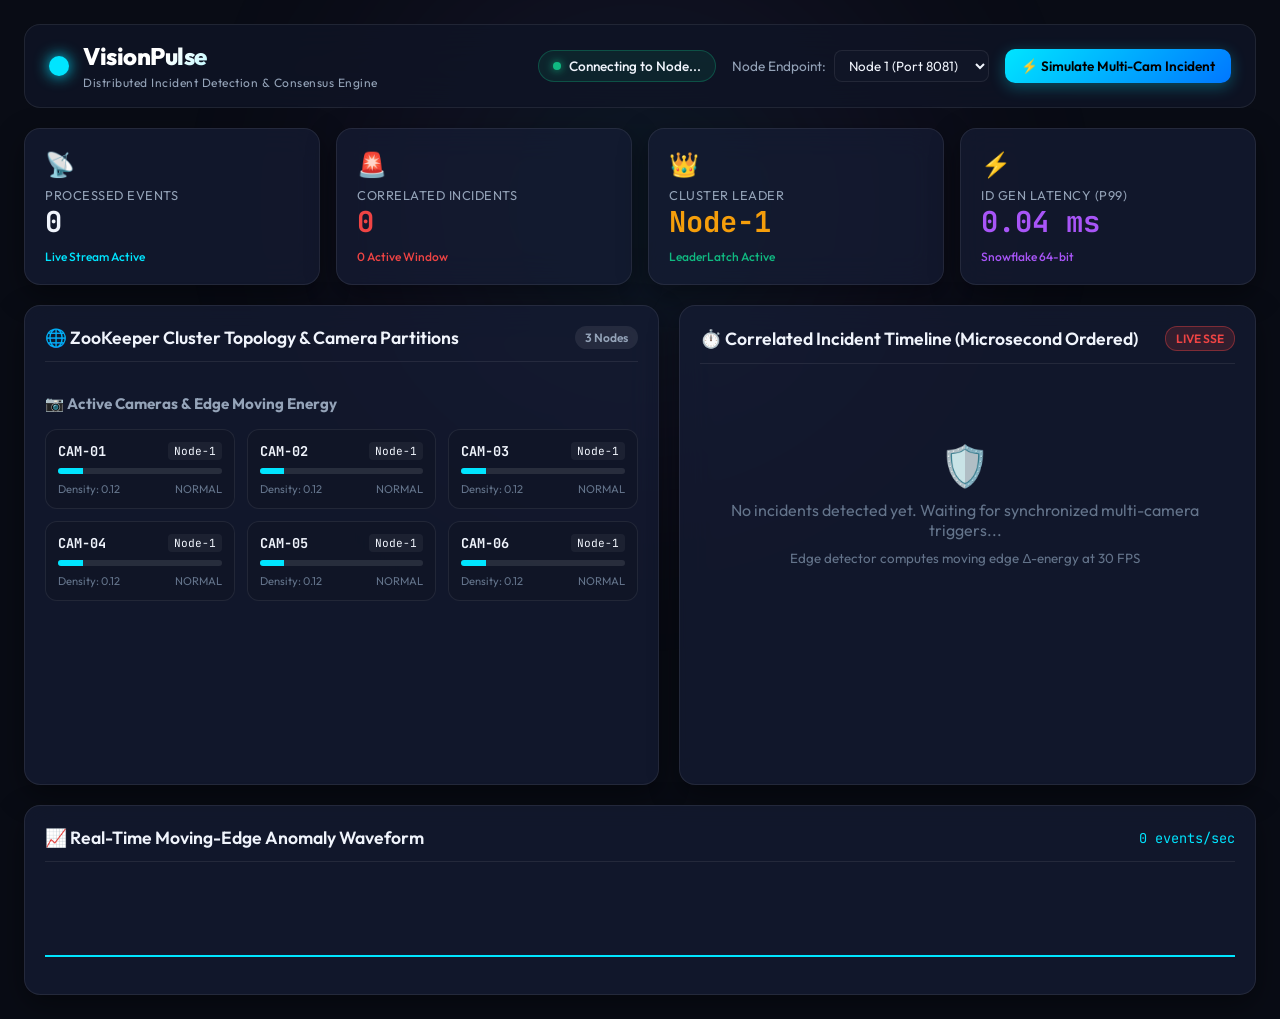
==== dashboard/index.html @ c6c1be42 "feat: Initial implementation of VisionPulse distributed incident detection and consensus platform" ====
﻿<!DOCTYPE html>
<html lang="en">
<head>
    <meta charset="UTF-8">
    <meta name="viewport" content="width=device-width, initial-scale=1.0">
    <title>VisionPulse | Distributed Real-Time Incident & Consensus Engine</title>
    <meta name="description" content="Distributed computer-vision incident detection and consensus coordination platform.">
    <link rel="preconnect" href="https://fonts.googleapis.com">
    <link rel="preconnect" href="https://fonts.gstatic.com" crossorigin>
    <link href="https://fonts.googleapis.com/css2?family=Outfit:wght@300;400;500;600;700;800&family=JetBrains+Mono:wght@400;600;700&display=swap" rel="stylesheet">
    <link rel="stylesheet" href="css/style.css">
</head>
<body>
    <div class="background-glow"></div>
    <div class="app-container">
        <!-- Header -->
        <header class="navbar">
            <div class="logo-group">
                <div class="pulse-icon"></div>
                <div class="title-wrap">
                    <h1>VisionPulse</h1>
                    <span class="subtitle">Distributed Incident Detection & Consensus Engine</span>
                </div>
            </div>

            <div class="header-controls">
                <div class="cluster-status-pill" id="cluster-status-pill">
                    <span class="status-dot healthy"></span>
                    <span id="cluster-status-text">ZooKeeper Connected</span>
                </div>
                <div class="endpoint-picker">
                    <label for="node-port-select">Node Endpoint:</label>
                    <select id="node-port-select">
                        <option value="http://localhost:8081" selected>Node 1 (Port 8081)</option>
                        <option value="http://localhost:8082">Node 2 (Port 8082)</option>
                        <option value="http://localhost:8083">Node 3 (Port 8083)</option>
                    </select>
                </div>
                <button class="btn btn-primary" id="btn-trigger-mock">⚡ Simulate Multi-Cam Incident</button>
            </div>
        </header>

        <!-- Metrics Grid -->
        <section class="metrics-grid">
            <div class="metric-card glass">
                <div class="metric-icon">📡</div>
                <div class="metric-info">
                    <span class="metric-label">Processed Events</span>
                    <span class="metric-value" id="metric-events-count">0</span>
                </div>
                <span class="metric-trend text-cyan">Live Stream Active</span>
            </div>

            <div class="metric-card glass">
                <div class="metric-icon">🚨</div>
                <div class="metric-info">
                    <span class="metric-label">Correlated Incidents</span>
                    <span class="metric-value text-red" id="metric-incidents-count">0</span>
                </div>
                <span class="metric-trend text-red" id="metric-active-incidents">0 Active Window</span>
            </div>

            <div class="metric-card glass">
                <div class="metric-icon">👑</div>
                <div class="metric-info">
                    <span class="metric-label">Cluster Leader</span>
                    <span class="metric-value text-gold" id="metric-cluster-leader">Node-1</span>
                </div>
                <span class="metric-trend text-green" id="metric-leader-role">LeaderLatch Active</span>
            </div>

            <div class="metric-card glass">
                <div class="metric-icon">⚡</div>
                <div class="metric-info">
                    <span class="metric-label">ID Gen Latency (p99)</span>
                    <span class="metric-value text-purple" id="metric-p99-latency">0.04 ms</span>
                </div>
                <span class="metric-trend text-purple">Snowflake 64-bit</span>
            </div>
        </section>

        <!-- Main Dashboard Split -->
        <main class="dashboard-grid">
            <!-- Left Panel: Cluster Topology & Camera Partitions -->
            <section class="panel glass">
                <div class="panel-header">
                    <h2>🌐 ZooKeeper Cluster Topology & Camera Partitions</h2>
                    <span class="badge" id="active-nodes-badge">3 Nodes</span>
                </div>

                <div class="cluster-nodes-container" id="cluster-nodes-container">
                    <!-- Nodes populated via JS -->
                </div>

                <div class="sub-section-title">
                    <h3>📷 Active Cameras & Edge Moving Energy</h3>
                </div>

                <div class="cameras-grid" id="cameras-grid">
                    <!-- Cameras populated via JS -->
                </div>
            </section>

            <!-- Right Panel: Incident Stream & Timeline -->
            <section class="panel glass">
                <div class="panel-header">
                    <h2>⏱️ Correlated Incident Timeline (Microsecond Ordered)</h2>
                    <span class="badge live-badge">LIVE SSE</span>
                </div>

                <div class="incidents-feed" id="incidents-feed">
                    <div class="empty-state" id="empty-incidents-state">
                        <div class="empty-icon">🛡️</div>
                        <p>No incidents detected yet. Waiting for synchronized multi-camera triggers...</p>
                        <small>Edge detector computes moving edge Δ-energy at 30 FPS</small>
                    </div>
                </div>
            </section>
        </main>

        <!-- Raw Event Log & Real-Time Canvas Graph -->
        <footer class="bottom-panel glass">
            <div class="panel-header">
                <h2>📈 Real-Time Moving-Edge Anomaly Waveform</h2>
                <div class="stream-stats">
                    <span id="events-rate">0 events/sec</span>
                </div>
            </div>
            <div class="canvas-wrapper">
                <canvas id="waveform-canvas" height="100"></canvas>
            </div>
        </footer>
    </div>

    <!-- Modal for Incident Inspection -->
    <div class="modal-overlay" id="incident-modal">
        <div class="modal-content glass">
            <div class="modal-header">
                <h3 id="modal-incident-title">Incident Details</h3>
                <button class="modal-close" id="modal-close-btn">&times;</button>
            </div>
            <div class="modal-body" id="modal-incident-body">
                <!-- Populated dynamically -->
            </div>
        </div>
    </div>

    <script src="js/app.js"></script>
</body>
</html>
---- dashboard/css/style.css ----
﻿:root {
    --bg-dark: #090c15;
    --bg-surface: #101526;
    --bg-card: rgba(22, 29, 53, 0.7);
    --border-glass: rgba(255, 255, 255, 0.08);
    --border-glow: rgba(0, 229, 255, 0.3);
    
    --text-primary: #f0f4fc;
    --text-secondary: #94a3b8;
    --text-muted: #64748b;

    --accent-cyan: #00e5ff;
    --accent-purple: #a855f7;
    --accent-gold: #f59e0b;
    --accent-red: #ef4444;
    --accent-green: #10b981;

    --font-main: 'Outfit', -apple-system, BlinkMacSystemFont, sans-serif;
    --font-mono: 'JetBrains Mono', monospace;
}

* {
    margin: 0;
    padding: 0;
    box-sizing: border-box;
}

body {
    background-color: var(--bg-dark);
    color: var(--text-primary);
    font-family: var(--font-main);
    min-height: 100vh;
    overflow-x: hidden;
    position: relative;
}

.background-glow {
    position: fixed;
    top: -20%;
    left: 20%;
    width: 60vw;
    height: 60vw;
    background: radial-gradient(circle, rgba(0, 229, 255, 0.08) 0%, rgba(168, 85, 247, 0.05) 40%, transparent 70%);
    filter: blur(80px);
    z-index: -1;
    pointer-events: none;
}

.app-container {
    max-width: 1440px;
    margin: 0 auto;
    padding: 24px;
    display: flex;
    flex-direction: column;
    gap: 20px;
}

/* Glassmorphism utility */
.glass {
    background: var(--bg-card);
    backdrop-filter: blur(16px);
    -webkit-backdrop-filter: blur(16px);
    border: 1px solid var(--border-glass);
    border-radius: 16px;
    box-shadow: 0 10px 30px rgba(0, 0, 0, 0.4);
}

/* Navbar */
.navbar {
    display: flex;
    align-items: center;
    justify-content: space-between;
    padding: 16px 24px;
    background: rgba(16, 21, 38, 0.8);
    backdrop-filter: blur(20px);
    border: 1px solid var(--border-glass);
    border-radius: 16px;
}

.logo-group {
    display: flex;
    align-items: center;
    gap: 14px;
}

.pulse-icon {
    width: 20px;
    height: 20px;
    background: var(--accent-cyan);
    border-radius: 50%;
    box-shadow: 0 0 15px var(--accent-cyan);
    animation: pulseRing 2s infinite ease-out;
}

@keyframes pulseRing {
    0% { transform: scale(0.9); box-shadow: 0 0 0 0 rgba(0, 229, 255, 0.7); }
    70% { transform: scale(1.1); box-shadow: 0 0 0 12px rgba(0, 229, 255, 0); }
    100% { transform: scale(0.9); box-shadow: 0 0 0 0 rgba(0, 229, 255, 0); }
}

.title-wrap h1 {
    font-size: 1.5rem;
    font-weight: 800;
    letter-spacing: -0.5px;
    background: linear-gradient(135deg, #ffffff 30%, var(--accent-cyan) 100%);
    -webkit-background-clip: text;
    -webkit-text-fill-color: transparent;
}

.subtitle {
    font-size: 0.75rem;
    color: var(--text-secondary);
    letter-spacing: 0.5px;
}

.header-controls {
    display: flex;
    align-items: center;
    gap: 16px;
}

.cluster-status-pill {
    display: flex;
    align-items: center;
    gap: 8px;
    padding: 6px 14px;
    background: rgba(16, 185, 129, 0.1);
    border: 1px solid rgba(16, 185, 129, 0.3);
    border-radius: 20px;
    font-size: 0.85rem;
    font-weight: 500;
}

.status-dot {
    width: 8px;
    height: 8px;
    border-radius: 50%;
}
.status-dot.healthy { background: var(--accent-green); box-shadow: 0 0 8px var(--accent-green); }
.status-dot.danger { background: var(--accent-red); box-shadow: 0 0 8px var(--accent-red); }

.endpoint-picker {
    display: flex;
    align-items: center;
    gap: 8px;
    font-size: 0.85rem;
    color: var(--text-secondary);
}

.endpoint-picker select {
    background: var(--bg-surface);
    color: var(--text-primary);
    border: 1px solid var(--border-glass);
    border-radius: 8px;
    padding: 6px 10px;
    font-family: var(--font-main);
    cursor: pointer;
    outline: none;
}

.btn {
    padding: 8px 16px;
    border-radius: 10px;
    font-family: var(--font-main);
    font-weight: 600;
    font-size: 0.85rem;
    cursor: pointer;
    border: none;
    transition: all 0.2s ease;
}

.btn-primary {
    background: linear-gradient(135deg, #00e5ff, #0077ff);
    color: #000;
    box-shadow: 0 4px 15px rgba(0, 229, 255, 0.3);
}

.btn-primary:hover {
    transform: translateY(-2px);
    box-shadow: 0 6px 20px rgba(0, 229, 255, 0.5);
}

/* Metrics Grid */
.metrics-grid {
    display: grid;
    grid-template-columns: repeat(auto-fit, minmax(240px, 1fr));
    gap: 16px;
}

.metric-card {
    padding: 20px;
    display: flex;
    flex-direction: column;
    gap: 8px;
    position: relative;
    overflow: hidden;
}

.metric-icon {
    font-size: 1.5rem;
}

.metric-info {
    display: flex;
    flex-direction: column;
}

.metric-label {
    font-size: 0.8rem;
    color: var(--text-secondary);
    text-transform: uppercase;
    letter-spacing: 0.5px;
}

.metric-value {
    font-size: 1.8rem;
    font-weight: 700;
    font-family: var(--font-mono);
    color: var(--text-primary);
}

.metric-trend {
    font-size: 0.75rem;
    font-weight: 500;
}

/* Text Colors */
.text-cyan { color: var(--accent-cyan); }
.text-red { color: var(--accent-red); }
.text-gold { color: var(--accent-gold); }
.text-purple { color: var(--accent-purple); }
.text-green { color: var(--accent-green); }

/* Dashboard Grid */
.dashboard-grid {
    display: grid;
    grid-template-columns: 1.1fr 1fr;
    gap: 20px;
}

@media (max-width: 1024px) {
    .dashboard-grid { grid-template-columns: 1fr; }
}

.panel {
    padding: 20px;
    display: flex;
    flex-direction: column;
    gap: 16px;
    min-height: 480px;
}

.panel-header {
    display: flex;
    align-items: center;
    justify-content: space-between;
    border-bottom: 1px solid var(--border-glass);
    padding-bottom: 12px;
}

.panel-header h2 {
    font-size: 1.1rem;
    font-weight: 600;
}

.badge {
    padding: 4px 10px;
    border-radius: 12px;
    font-size: 0.75rem;
    font-weight: 600;
    background: rgba(255, 255, 255, 0.08);
    color: var(--text-secondary);
}

.badge.live-badge {
    background: rgba(239, 68, 68, 0.15);
    color: var(--accent-red);
    border: 1px solid rgba(239, 68, 68, 0.4);
    animation: livePulse 1.5s infinite;
}

@keyframes livePulse {
    0%, 100% { opacity: 1; }
    50% { opacity: 0.4; }
}

/* Cluster Topology Nodes */
.cluster-nodes-container {
    display: grid;
    grid-template-columns: repeat(auto-fit, minmax(180px, 1fr));
    gap: 12px;
}

.cluster-node-card {
    background: rgba(16, 21, 38, 0.6);
    border: 1px solid var(--border-glass);
    border-radius: 12px;
    padding: 14px;
    display: flex;
    flex-direction: column;
    gap: 8px;
    transition: all 0.3s ease;
}

.cluster-node-card.leader {
    border-color: rgba(245, 158, 11, 0.5);
    background: linear-gradient(135deg, rgba(245, 158, 11, 0.08), rgba(16, 21, 38, 0.8));
    box-shadow: 0 0 15px rgba(245, 158, 11, 0.15);
}

.node-card-top {
    display: flex;
    align-items: center;
    justify-content: space-between;
}

.node-name {
    font-weight: 700;
    font-size: 0.95rem;
}

.node-role-badge {
    font-size: 0.7rem;
    padding: 2px 6px;
    border-radius: 6px;
    font-weight: 700;
    text-transform: uppercase;
}
.role-leader { background: rgba(245, 158, 11, 0.2); color: var(--accent-gold); }
.role-worker { background: rgba(0, 229, 255, 0.15); color: var(--accent-cyan); }

.node-cameras-list {
    display: flex;
    flex-wrap: wrap;
    gap: 4px;
}

.cam-chip {
    font-size: 0.7rem;
    padding: 2px 6px;
    background: rgba(255, 255, 255, 0.05);
    border-radius: 4px;
    font-family: var(--font-mono);
}

/* Camera Grid */
.sub-section-title h3 {
    font-size: 0.95rem;
    color: var(--text-secondary);
}

.cameras-grid {
    display: grid;
    grid-template-columns: repeat(3, 1fr);
    gap: 12px;
}

@media (max-width: 768px) {
    .cameras-grid { grid-template-columns: repeat(2, 1fr); }
}

.camera-card {
    background: rgba(16, 21, 38, 0.6);
    border: 1px solid var(--border-glass);
    border-radius: 12px;
    padding: 12px;
    display: flex;
    flex-direction: column;
    gap: 8px;
    transition: border-color 0.2s ease;
}

.camera-card.alert {
    border-color: var(--accent-red);
    box-shadow: 0 0 15px rgba(239, 68, 68, 0.3);
    animation: alertFlash 0.6s ease;
}

@keyframes alertFlash {
    0% { transform: scale(1.02); }
    100% { transform: scale(1); }
}

.camera-card-top {
    display: flex;
    justify-content: space-between;
    align-items: center;
}

.camera-id {
    font-family: var(--font-mono);
    font-weight: 700;
    font-size: 0.85rem;
}

.energy-bar-wrap {
    height: 6px;
    background: rgba(255, 255, 255, 0.1);
    border-radius: 3px;
    overflow: hidden;
}

.energy-bar-fill {
    height: 100%;
    width: 15%;
    background: var(--accent-cyan);
    transition: width 0.2s ease, background-color 0.2s ease;
}

.energy-bar-fill.spike {
    background: var(--accent-red);
}

.camera-metrics-sub {
    display: flex;
    justify-content: space-between;
    font-size: 0.7rem;
    color: var(--text-muted);
}

/* Incident Feed */
.incidents-feed {
    display: flex;
    flex-direction: column;
    gap: 12px;
    overflow-y: auto;
    max-height: 480px;
    padding-right: 4px;
}

.incident-card {
    background: rgba(16, 21, 38, 0.8);
    border-left: 4px solid var(--accent-red);
    border-radius: 0 12px 12px 0;
    padding: 14px;
    display: flex;
    flex-direction: column;
    gap: 8px;
    cursor: pointer;
    transition: transform 0.2s ease, background-color 0.2s ease;
    border: 1px solid var(--border-glass);
    border-left: 4px solid var(--accent-red);
}

.incident-card:hover {
    transform: translateX(4px);
    background: rgba(22, 29, 53, 0.9);
}

.incident-top {
    display: flex;
    justify-content: space-between;
    align-items: center;
}

.incident-id {
    font-family: var(--font-mono);
    font-weight: 700;
    color: var(--accent-red);
    font-size: 0.9rem;
}

.incident-conf {
    font-size: 0.75rem;
    padding: 2px 8px;
    background: rgba(239, 68, 68, 0.2);
    color: var(--accent-red);
    border-radius: 8px;
    font-weight: 700;
}

.incident-meta {
    display: flex;
    gap: 10px;
    font-size: 0.75rem;
    color: var(--text-secondary);
}

.incident-cameras {
    display: flex;
    gap: 6px;
}

.empty-state {
    display: flex;
    flex-direction: column;
    align-items: center;
    justify-content: center;
    padding: 60px 20px;
    text-align: center;
    color: var(--text-muted);
    gap: 10px;
}

.empty-icon {
    font-size: 2.5rem;
}

/* Bottom Canvas Panel */
.bottom-panel {
    padding: 20px;
    display: flex;
    flex-direction: column;
    gap: 12px;
}

.canvas-wrapper {
    width: 100%;
    height: 100px;
}

#waveform-canvas {
    width: 100%;
    height: 100%;
    display: block;
}

.stream-stats {
    font-family: var(--font-mono);
    font-size: 0.85rem;
    color: var(--accent-cyan);
}

/* Modal */
.modal-overlay {
    position: fixed;
    top: 0;
    left: 0;
    width: 100vw;
    height: 100vh;
    background: rgba(0, 0, 0, 0.75);
    backdrop-filter: blur(8px);
    display: none;
    align-items: center;
    justify-content: center;
    z-index: 999;
}

.modal-overlay.open {
    display: flex;
}

.modal-content {
    width: 90%;
    max-width: 600px;
    padding: 24px;
    display: flex;
    flex-direction: column;
    gap: 16px;
    background: var(--bg-surface);
}

.modal-header {
    display: flex;
    justify-content: space-between;
    align-items: center;
}

.modal-close {
    background: none;
    border: none;
    color: var(--text-secondary);
    font-size: 1.5rem;
    cursor: pointer;
}

.modal-body pre {
    background: var(--bg-dark);
    padding: 16px;
    border-radius: 8px;
    font-family: var(--font-mono);
    font-size: 0.8rem;
    overflow-x: auto;
    color: var(--accent-cyan);
}
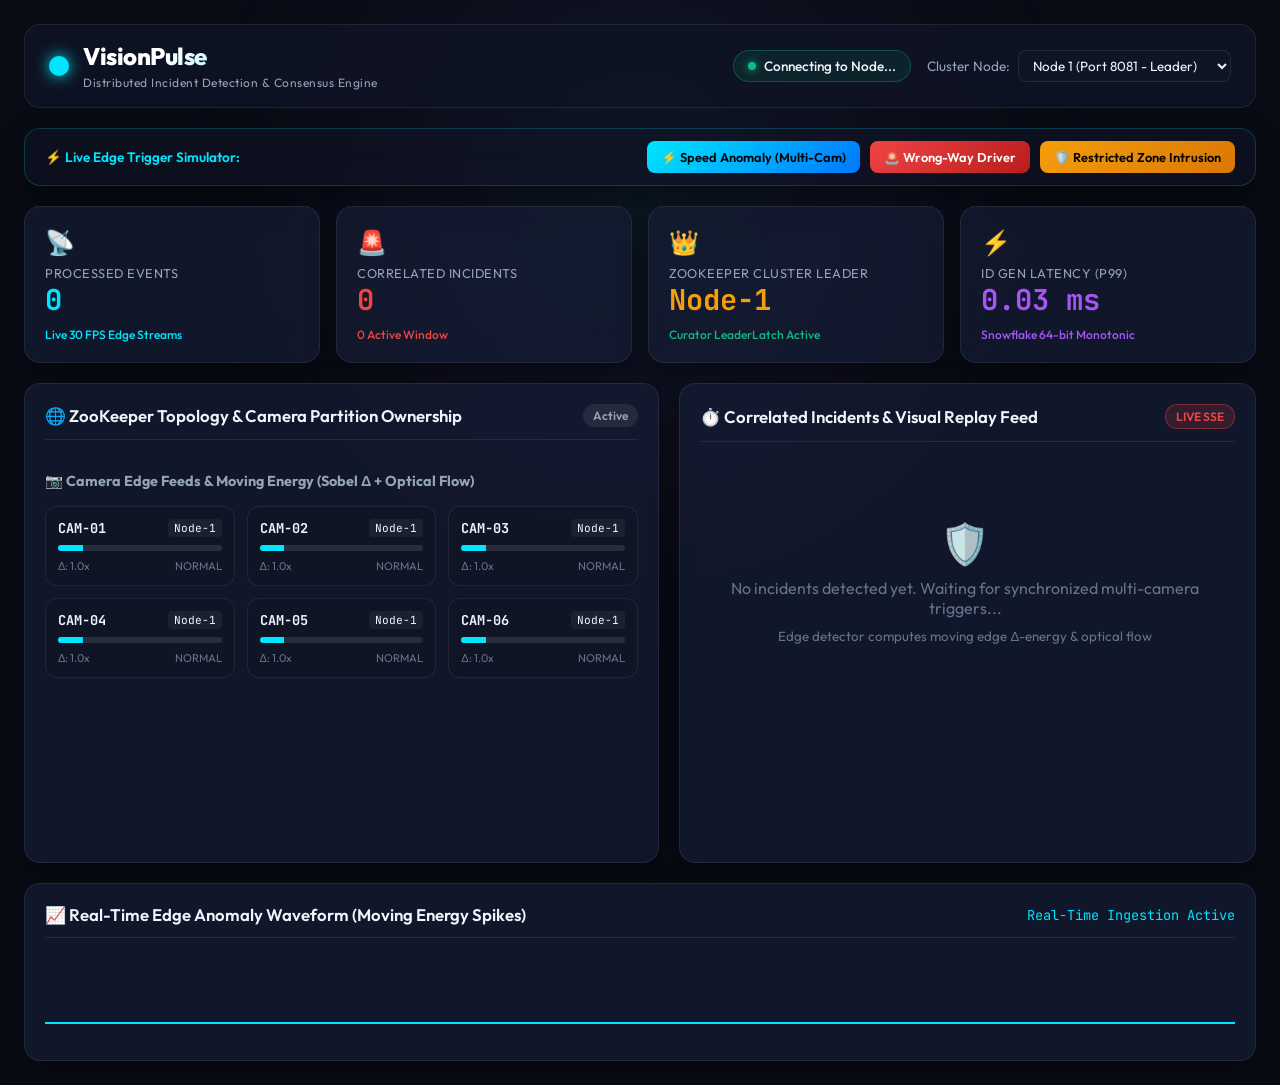
==== commit 3966a273: "feat: Add Optical Flow vectors, ROI polygon zones, visual replay thumbnails, Redis sliding-window pe" ====
--- a/dashboard/index.html
+++ b/dashboard/index.html
@@ -3,8 +3,8 @@
 <head>
     <meta charset="UTF-8">
     <meta name="viewport" content="width=device-width, initial-scale=1.0">
-    <title>VisionPulse | Distributed Real-Time Incident & Consensus Engine</title>
-    <meta name="description" content="Distributed computer-vision incident detection and consensus coordination platform.">
+    <title>VisionPulse | Distributed Incident Detection & Consensus Engine</title>
+    <meta name="description" content="Distributed real-time incident detection, moving-edge analysis, and consensus platform.">
     <link rel="preconnect" href="https://fonts.googleapis.com">
     <link rel="preconnect" href="https://fonts.gstatic.com" crossorigin>
     <link href="https://fonts.googleapis.com/css2?family=Outfit:wght@300;400;500;600;700;800&family=JetBrains+Mono:wght@400;600;700&display=swap" rel="stylesheet">
@@ -26,19 +26,28 @@
             <div class="header-controls">
                 <div class="cluster-status-pill" id="cluster-status-pill">
                     <span class="status-dot healthy"></span>
-                    <span id="cluster-status-text">ZooKeeper Connected</span>
+                    <span id="cluster-status-text">ZooKeeper Synced</span>
                 </div>
                 <div class="endpoint-picker">
-                    <label for="node-port-select">Node Endpoint:</label>
+                    <label for="node-port-select">Cluster Node:</label>
                     <select id="node-port-select">
-                        <option value="http://localhost:8081" selected>Node 1 (Port 8081)</option>
-                        <option value="http://localhost:8082">Node 2 (Port 8082)</option>
-                        <option value="http://localhost:8083">Node 3 (Port 8083)</option>
+                        <option value="http://localhost:8081" selected>Node 1 (Port 8081 - Leader)</option>
+                        <option value="http://localhost:8082">Node 2 (Port 8082 - Worker)</option>
+                        <option value="http://localhost:8083">Node 3 (Port 8083 - Worker)</option>
                     </select>
                 </div>
-                <button class="btn btn-primary" id="btn-trigger-mock">⚡ Simulate Multi-Cam Incident</button>
             </div>
         </header>
+
+        <!-- Simulation Bar -->
+        <div class="simulation-bar glass">
+            <span class="sim-label">⚡ Live Edge Trigger Simulator:</span>
+            <div class="sim-btn-group">
+                <button class="btn btn-primary" id="btn-mock-speed">⚡ Speed Anomaly (Multi-Cam)</button>
+                <button class="btn btn-danger" id="btn-mock-wrongway">🚨 Wrong-Way Driver</button>
+                <button class="btn btn-warning" id="btn-mock-intrusion">🛡️ Restricted Zone Intrusion</button>
+            </div>
+        </div>
 
         <!-- Metrics Grid -->
         <section class="metrics-grid">
@@ -46,9 +55,9 @@
                 <div class="metric-icon">📡</div>
                 <div class="metric-info">
                     <span class="metric-label">Processed Events</span>
-                    <span class="metric-value" id="metric-events-count">0</span>
+                    <span class="metric-value text-cyan" id="metric-events-count">0</span>
                 </div>
-                <span class="metric-trend text-cyan">Live Stream Active</span>
+                <span class="metric-trend text-cyan">Live 30 FPS Edge Streams</span>
             </div>
 
             <div class="metric-card glass">
@@ -63,19 +72,19 @@
             <div class="metric-card glass">
                 <div class="metric-icon">👑</div>
                 <div class="metric-info">
-                    <span class="metric-label">Cluster Leader</span>
+                    <span class="metric-label">ZooKeeper Cluster Leader</span>
                     <span class="metric-value text-gold" id="metric-cluster-leader">Node-1</span>
                 </div>
-                <span class="metric-trend text-green" id="metric-leader-role">LeaderLatch Active</span>
+                <span class="metric-trend text-green" id="metric-leader-role">Curator LeaderLatch Active</span>
             </div>
 
             <div class="metric-card glass">
                 <div class="metric-icon">⚡</div>
                 <div class="metric-info">
                     <span class="metric-label">ID Gen Latency (p99)</span>
-                    <span class="metric-value text-purple" id="metric-p99-latency">0.04 ms</span>
+                    <span class="metric-value text-purple" id="metric-p99-latency">0.03 ms</span>
                 </div>
-                <span class="metric-trend text-purple">Snowflake 64-bit</span>
+                <span class="metric-trend text-purple">Snowflake 64-bit Monotonic</span>
             </div>
         </section>
 
@@ -84,8 +93,8 @@
             <!-- Left Panel: Cluster Topology & Camera Partitions -->
             <section class="panel glass">
                 <div class="panel-header">
-                    <h2>🌐 ZooKeeper Cluster Topology & Camera Partitions</h2>
-                    <span class="badge" id="active-nodes-badge">3 Nodes</span>
+                    <h2>🌐 ZooKeeper Topology & Camera Partition Ownership</h2>
+                    <span class="badge" id="active-nodes-badge">Active</span>
                 </div>
 
                 <div class="cluster-nodes-container" id="cluster-nodes-container">
@@ -93,7 +102,7 @@
                 </div>
 
                 <div class="sub-section-title">
-                    <h3>📷 Active Cameras & Edge Moving Energy</h3>
+                    <h3>📷 Camera Edge Feeds & Moving Energy (Sobel Δ + Optical Flow)</h3>
                 </div>
 
                 <div class="cameras-grid" id="cameras-grid">
@@ -104,7 +113,7 @@
             <!-- Right Panel: Incident Stream & Timeline -->
             <section class="panel glass">
                 <div class="panel-header">
-                    <h2>⏱️ Correlated Incident Timeline (Microsecond Ordered)</h2>
+                    <h2>⏱️ Correlated Incidents & Visual Replay Feed</h2>
                     <span class="badge live-badge">LIVE SSE</span>
                 </div>
 
@@ -112,7 +121,7 @@
                     <div class="empty-state" id="empty-incidents-state">
                         <div class="empty-icon">🛡️</div>
                         <p>No incidents detected yet. Waiting for synchronized multi-camera triggers...</p>
-                        <small>Edge detector computes moving edge Δ-energy at 30 FPS</small>
+                        <small>Edge detector computes moving edge Δ-energy & optical flow</small>
                     </div>
                 </div>
             </section>
@@ -121,26 +130,29 @@
         <!-- Raw Event Log & Real-Time Canvas Graph -->
         <footer class="bottom-panel glass">
             <div class="panel-header">
-                <h2>📈 Real-Time Moving-Edge Anomaly Waveform</h2>
+                <h2>📈 Real-Time Edge Anomaly Waveform (Moving Energy Spikes)</h2>
                 <div class="stream-stats">
-                    <span id="events-rate">0 events/sec</span>
+                    <span id="events-rate">Real-Time Ingestion Active</span>
                 </div>
             </div>
             <div class="canvas-wrapper">
-                <canvas id="waveform-canvas" height="100"></canvas>
+                <canvas id="waveform-canvas" height="90"></canvas>
             </div>
         </footer>
     </div>
 
-    <!-- Modal for Incident Inspection -->
+    <!-- Visual Incident Replay Modal -->
     <div class="modal-overlay" id="incident-modal">
         <div class="modal-content glass">
             <div class="modal-header">
-                <h3 id="modal-incident-title">Incident Details</h3>
+                <div class="modal-header-left">
+                    <span class="badge-danger">INCIDENT INSPECT</span>
+                    <h3 id="modal-incident-title">Incident Details</h3>
+                </div>
                 <button class="modal-close" id="modal-close-btn">&times;</button>
             </div>
             <div class="modal-body" id="modal-incident-body">
-                <!-- Populated dynamically -->
+                <!-- Populated dynamically with side-by-side snapshots and raw JSON -->
             </div>
         </div>
     </div>
--- a/dashboard/css/style.css
+++ b/dashboard/css/style.css
@@ -55,7 +55,6 @@
     gap: 20px;
 }
 
-/* Glassmorphism utility */
 .glass {
     background: var(--bg-card);
     backdrop-filter: blur(16px);
@@ -158,12 +157,35 @@
     outline: none;
 }
 
+/* Simulation Bar */
+.simulation-bar {
+    padding: 12px 20px;
+    display: flex;
+    align-items: center;
+    justify-content: space-between;
+    flex-wrap: wrap;
+    gap: 12px;
+    border: 1px solid rgba(0, 229, 255, 0.2);
+    background: rgba(16, 21, 38, 0.5);
+}
+
+.sim-label {
+    font-size: 0.85rem;
+    font-weight: 600;
+    color: var(--accent-cyan);
+}
+
+.sim-btn-group {
+    display: flex;
+    gap: 10px;
+}
+
 .btn {
-    padding: 8px 16px;
-    border-radius: 10px;
+    padding: 8px 14px;
+    border-radius: 8px;
     font-family: var(--font-main);
     font-weight: 600;
-    font-size: 0.85rem;
+    font-size: 0.8rem;
     cursor: pointer;
     border: none;
     transition: all 0.2s ease;
@@ -172,12 +194,19 @@
 .btn-primary {
     background: linear-gradient(135deg, #00e5ff, #0077ff);
     color: #000;
-    box-shadow: 0 4px 15px rgba(0, 229, 255, 0.3);
-}
-
-.btn-primary:hover {
+}
+.btn-danger {
+    background: linear-gradient(135deg, #ef4444, #b91c1c);
+    color: #fff;
+}
+.btn-warning {
+    background: linear-gradient(135deg, #f59e0b, #d97706);
+    color: #000;
+}
+
+.btn:hover {
     transform: translateY(-2px);
-    box-shadow: 0 6px 20px rgba(0, 229, 255, 0.5);
+    box-shadow: 0 4px 15px rgba(255, 255, 255, 0.15);
 }
 
 /* Metrics Grid */
@@ -192,8 +221,6 @@
     display: flex;
     flex-direction: column;
     gap: 8px;
-    position: relative;
-    overflow: hidden;
 }
 
 .metric-icon {
@@ -216,7 +243,6 @@
     font-size: 1.8rem;
     font-weight: 700;
     font-family: var(--font-mono);
-    color: var(--text-primary);
 }
 
 .metric-trend {
@@ -259,7 +285,7 @@
 }
 
 .panel-header h2 {
-    font-size: 1.1rem;
+    font-size: 1.05rem;
     font-weight: 600;
 }
 
@@ -279,12 +305,21 @@
     animation: livePulse 1.5s infinite;
 }
 
+.badge-danger {
+    background: rgba(239, 68, 68, 0.2);
+    color: var(--accent-red);
+    padding: 3px 8px;
+    border-radius: 6px;
+    font-size: 0.7rem;
+    font-weight: 700;
+}
+
 @keyframes livePulse {
     0%, 100% { opacity: 1; }
     50% { opacity: 0.4; }
 }
 
-/* Cluster Topology Nodes */
+/* Cluster Topology */
 .cluster-nodes-container {
     display: grid;
     grid-template-columns: repeat(auto-fit, minmax(180px, 1fr));
@@ -345,7 +380,7 @@
 
 /* Camera Grid */
 .sub-section-title h3 {
-    font-size: 0.95rem;
+    font-size: 0.9rem;
     color: var(--text-secondary);
 }
 
@@ -373,12 +408,6 @@
 .camera-card.alert {
     border-color: var(--accent-red);
     box-shadow: 0 0 15px rgba(239, 68, 68, 0.3);
-    animation: alertFlash 0.6s ease;
-}
-
-@keyframes alertFlash {
-    0% { transform: scale(1.02); }
-    100% { transform: scale(1); }
 }
 
 .camera-card-top {
@@ -404,12 +433,9 @@
     height: 100%;
     width: 15%;
     background: var(--accent-cyan);
-    transition: width 0.2s ease, background-color 0.2s ease;
-}
-
-.energy-bar-fill.spike {
-    background: var(--accent-red);
-}
+    transition: width 0.2s ease;
+}
+.energy-bar-fill.spike { background: var(--accent-red); }
 
 .camera-metrics-sub {
     display: flex;
@@ -418,7 +444,7 @@
     color: var(--text-muted);
 }
 
-/* Incident Feed */
+/* Incident Feed & Thumbnails */
 .incidents-feed {
     display: flex;
     flex-direction: column;
@@ -430,12 +456,11 @@
 
 .incident-card {
     background: rgba(16, 21, 38, 0.8);
-    border-left: 4px solid var(--accent-red);
-    border-radius: 0 12px 12px 0;
+    border-radius: 12px;
     padding: 14px;
     display: flex;
     flex-direction: column;
-    gap: 8px;
+    gap: 10px;
     cursor: pointer;
     transition: transform 0.2s ease, background-color 0.2s ease;
     border: 1px solid var(--border-glass);
@@ -444,7 +469,8 @@
 
 .incident-card:hover {
     transform: translateX(4px);
-    background: rgba(22, 29, 53, 0.9);
+    background: rgba(22, 29, 53, 0.95);
+    border-color: rgba(239, 68, 68, 0.5);
 }
 
 .incident-top {
@@ -457,7 +483,7 @@
     font-family: var(--font-mono);
     font-weight: 700;
     color: var(--accent-red);
-    font-size: 0.9rem;
+    font-size: 0.85rem;
 }
 
 .incident-conf {
@@ -476,9 +502,17 @@
     color: var(--text-secondary);
 }
 
-.incident-cameras {
-    display: flex;
-    gap: 6px;
+.incident-thumbnails-row {
+    display: flex;
+    gap: 8px;
+}
+
+.incident-thumb {
+    width: 90px;
+    height: 60px;
+    object-fit: cover;
+    border-radius: 6px;
+    border: 1px solid rgba(255, 255, 255, 0.15);
 }
 
 .empty-state {
@@ -492,11 +526,9 @@
     gap: 10px;
 }
 
-.empty-icon {
-    font-size: 2.5rem;
-}
-
-/* Bottom Canvas Panel */
+.empty-icon { font-size: 2.5rem; }
+
+/* Bottom Canvas */
 .bottom-panel {
     padding: 20px;
     display: flex;
@@ -506,7 +538,7 @@
 
 .canvas-wrapper {
     width: 100%;
-    height: 100px;
+    height: 90px;
 }
 
 #waveform-canvas {
@@ -528,7 +560,7 @@
     left: 0;
     width: 100vw;
     height: 100vh;
-    background: rgba(0, 0, 0, 0.75);
+    background: rgba(0, 0, 0, 0.8);
     backdrop-filter: blur(8px);
     display: none;
     align-items: center;
@@ -536,13 +568,11 @@
     z-index: 999;
 }
 
-.modal-overlay.open {
-    display: flex;
-}
+.modal-overlay.open { display: flex; }
 
 .modal-content {
     width: 90%;
-    max-width: 600px;
+    max-width: 780px;
     padding: 24px;
     display: flex;
     flex-direction: column;
@@ -554,6 +584,12 @@
     display: flex;
     justify-content: space-between;
     align-items: center;
+}
+
+.modal-header-left {
+    display: flex;
+    align-items: center;
+    gap: 10px;
 }
 
 .modal-close {
@@ -564,12 +600,35 @@
     cursor: pointer;
 }
 
+.modal-snapshots-grid {
+    display: grid;
+    grid-template-columns: repeat(auto-fit, minmax(220px, 1fr));
+    gap: 12px;
+}
+
+.modal-snapshot-card {
+    display: flex;
+    flex-direction: column;
+    gap: 6px;
+    background: rgba(0, 0, 0, 0.3);
+    padding: 8px;
+    border-radius: 8px;
+}
+
+.modal-snapshot-card img {
+    width: 100%;
+    height: 160px;
+    object-fit: cover;
+    border-radius: 6px;
+}
+
 .modal-body pre {
     background: var(--bg-dark);
-    padding: 16px;
+    padding: 14px;
     border-radius: 8px;
     font-family: var(--font-mono);
-    font-size: 0.8rem;
-    overflow-x: auto;
+    font-size: 0.75rem;
+    max-height: 180px;
+    overflow-y: auto;
     color: var(--accent-cyan);
 }
